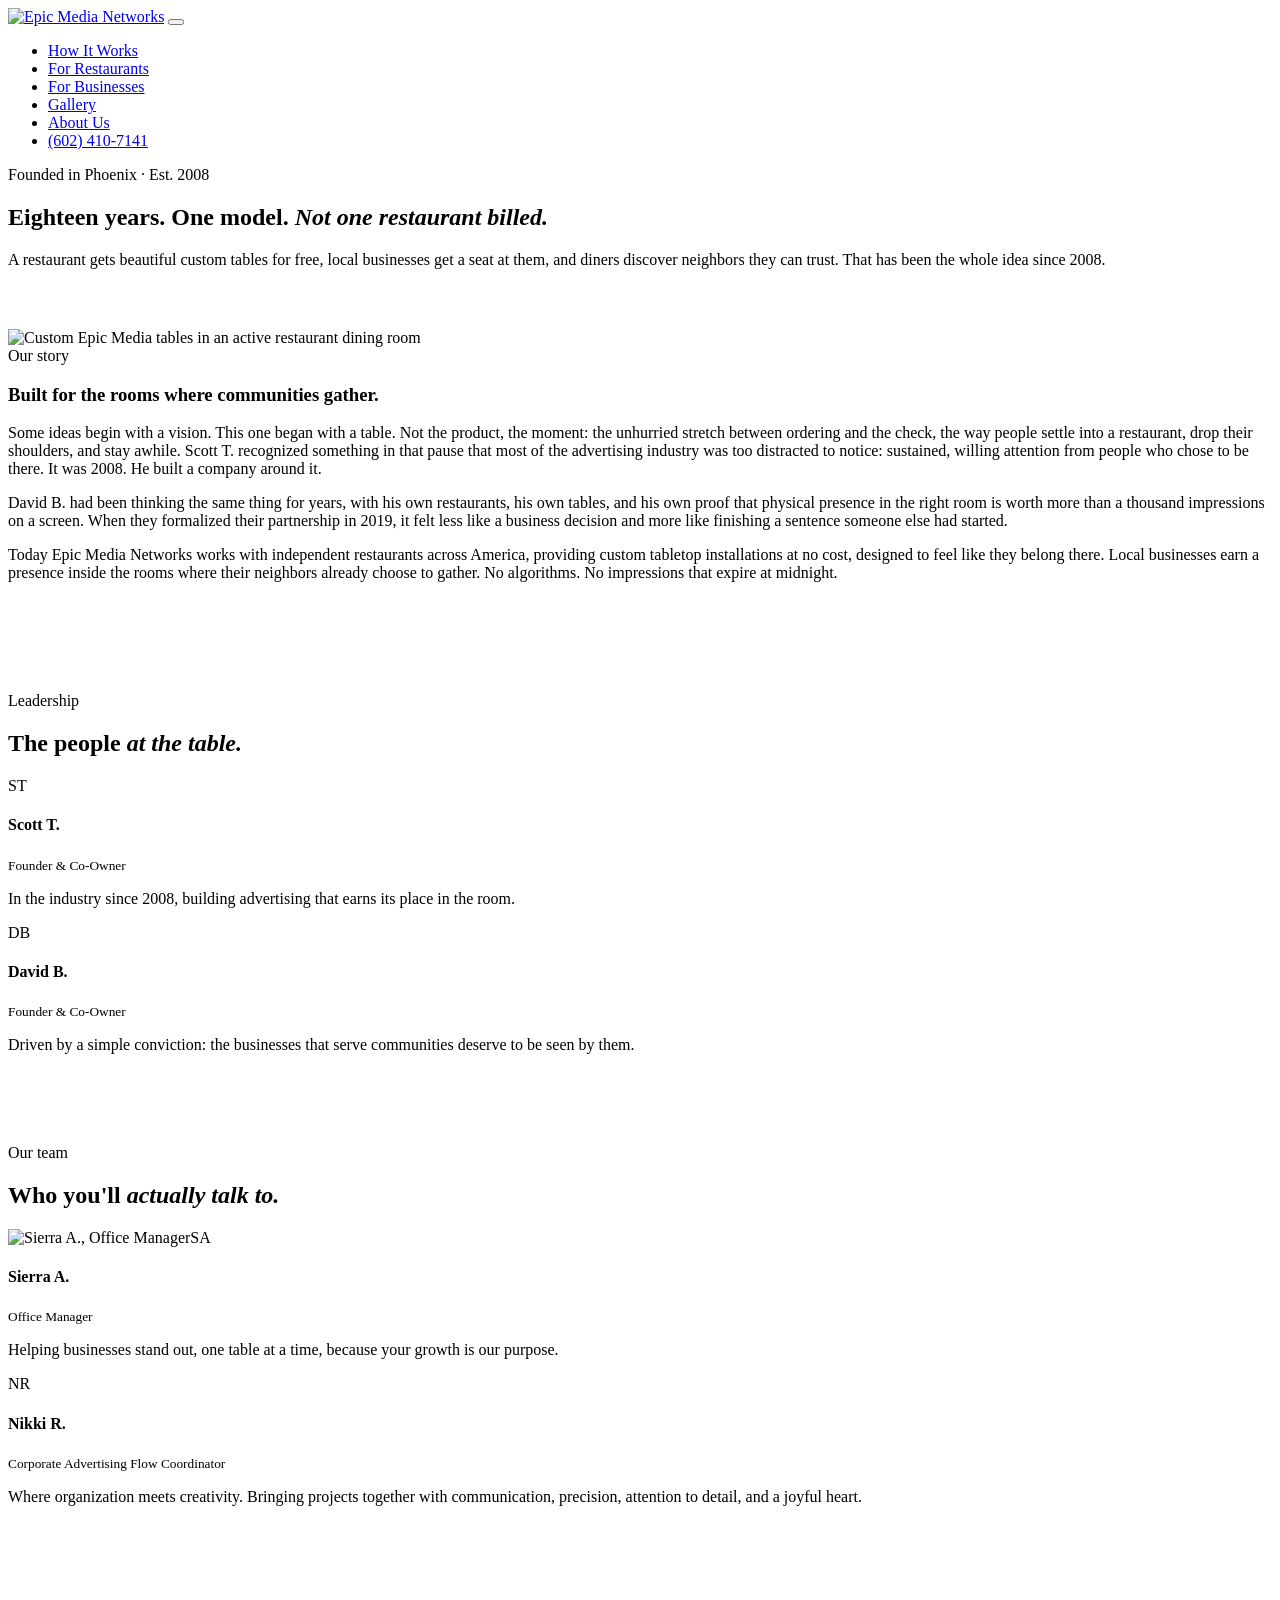
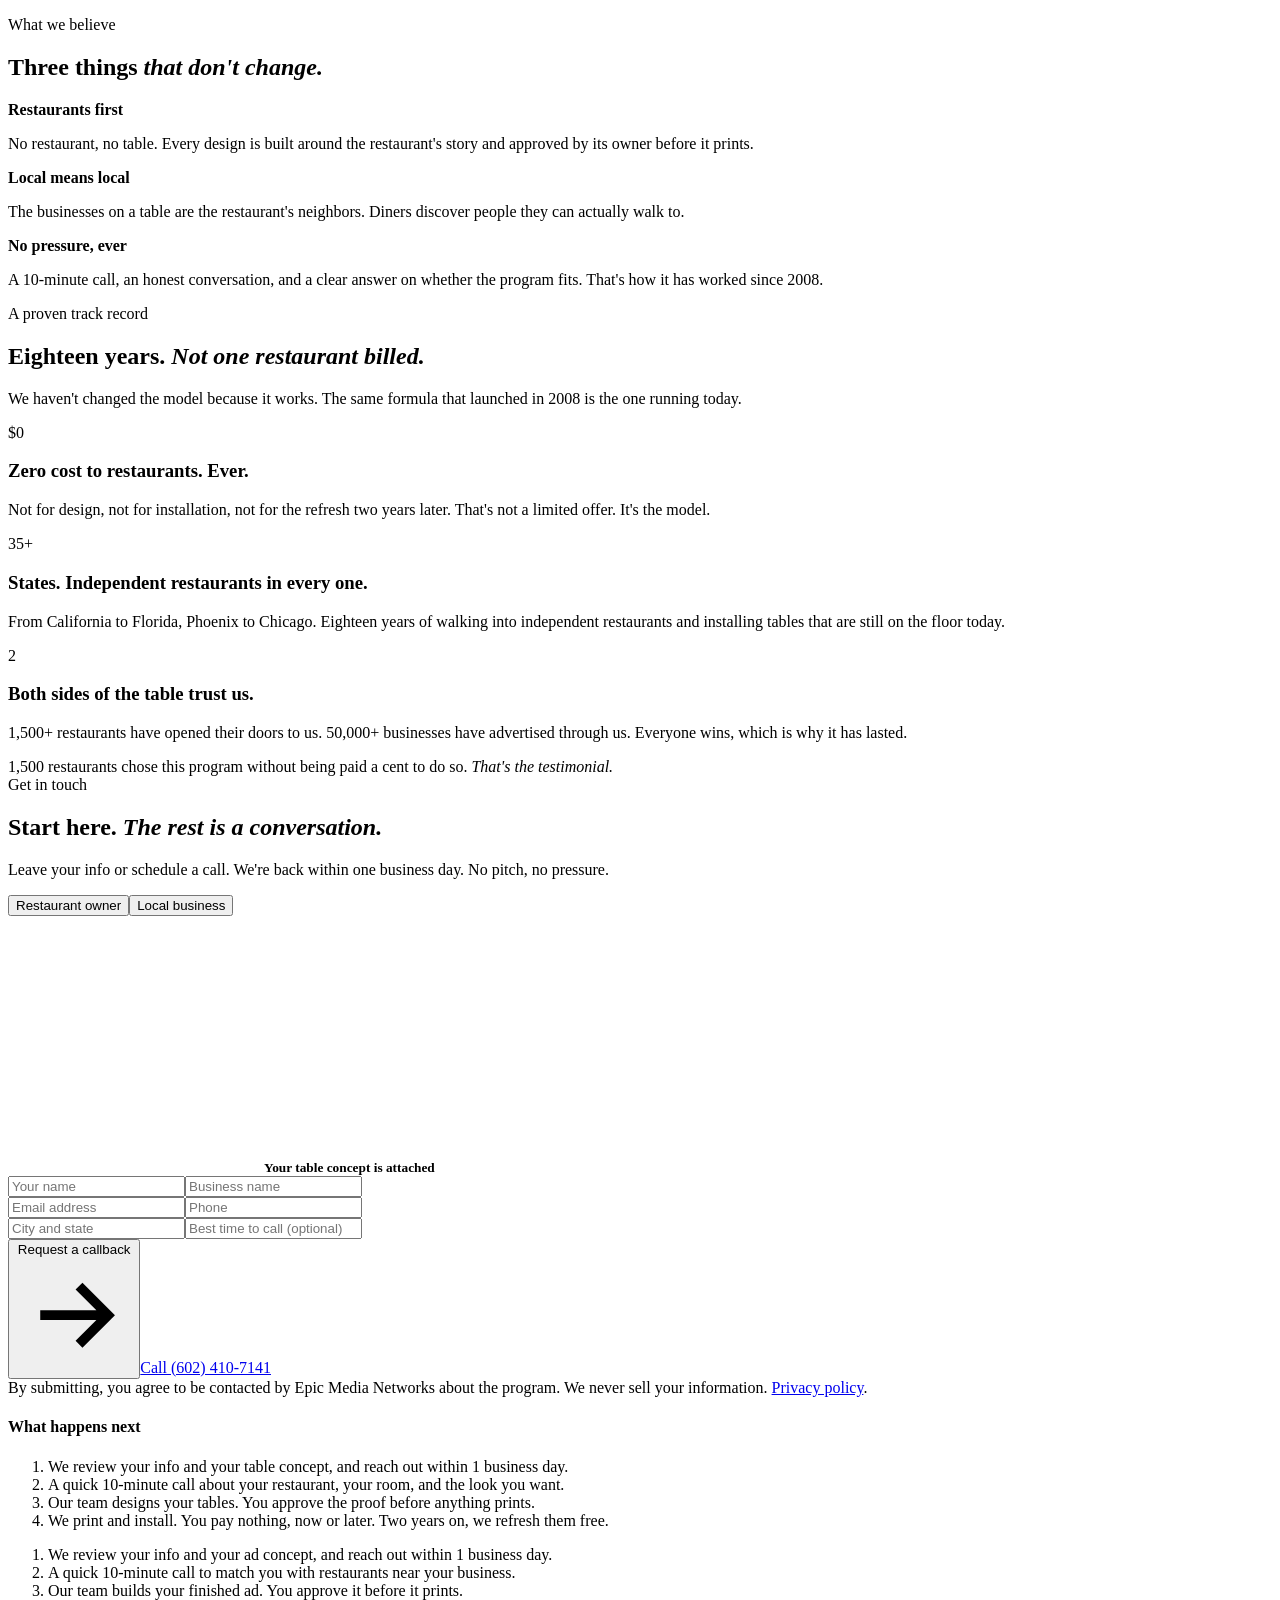
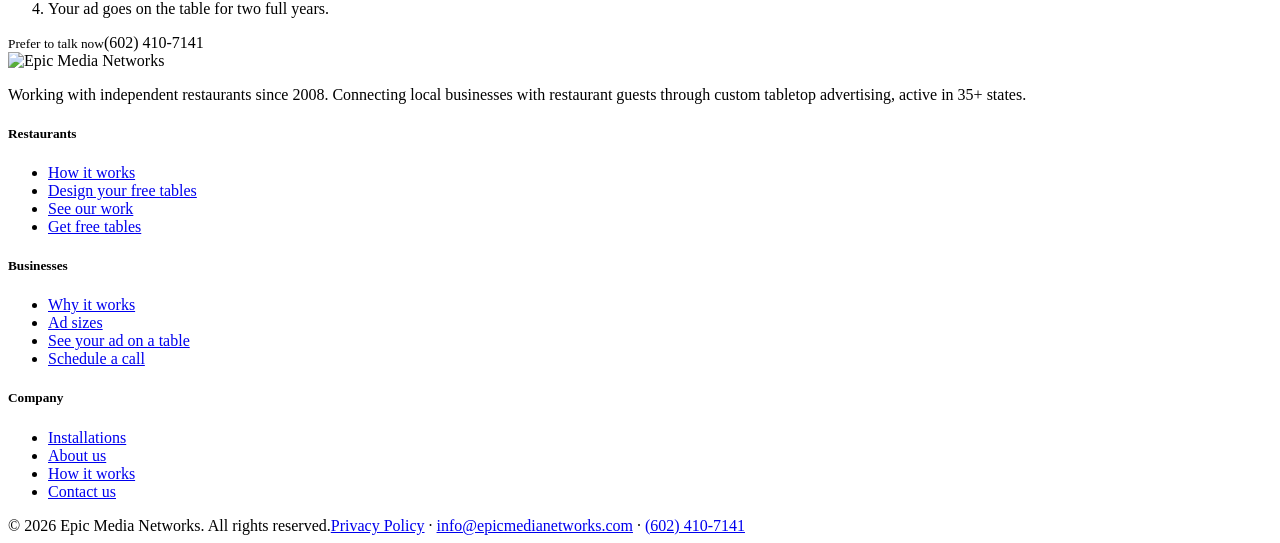
==== about.html @ d63990d1 "Add site pages" ====
<!DOCTYPE html>
<html lang="en">
<head>
<meta charset="UTF-8">
<meta name="viewport" content="width=device-width, initial-scale=1.0">
<title>About Epic Media Networks | Tabletop Advertising Since 2008</title>
<meta name="description" content="Epic Media Networks was founded in Phoenix in 2008 by Scott T. and David B. A nationwide tabletop advertising platform serving independent restaurants and local businesses across America.">
<meta property="og:title" content="About Epic Media Networks | Tabletop Advertising Since 2008"><meta property="og:description" content="Epic Media Networks has placed custom tabletop advertising in independent restaurants since 2008, active in 35+ states, with 1,500+ restaurants served and zero ever billed."><meta property="og:type" content="website"><meta property="og:image" content="assets/eau-claire-1.jpg">
<link rel="icon" type="image/png" href="assets/logo-mark.png">
<link rel="preconnect" href="https://fonts.googleapis.com">
<link href="https://fonts.googleapis.com/css2?family=Bebas+Neue&family=Libre+Franklin:ital,wght@0,400;0,500;0,600;0,700;1,400&display=swap" rel="stylesheet">
<link rel="stylesheet" href="css/site.css">
<script type="application/ld+json">{"@context":"https://schema.org","@type":"LocalBusiness","name":"Epic Media Networks","description":"Custom tabletop advertising in independent restaurants. Free custom tables for restaurants, hyper-local visibility for businesses. Since 2008.","telephone":"+1-602-410-7141","email":"info@epicmedianetworks.com","url":"https://www.epicmedianetworks.com/","foundingDate":"2008","areaServed":"US","logo":"https://www.epicmedianetworks.com/assets/logo.png"}</script>
</head>
<body>
<nav aria-label="Main">
  <a class="logo" href="index.html"><img src="assets/logo.png" alt="Epic Media Networks"></a>
  <button id="burger" aria-label="Open menu" aria-expanded="false" aria-controls="menu"><span></span></button>
  <ul id="menu"><li><a href="index.html#how">How It Works</a></li><li><a href="restaurants.html">For Restaurants</a></li><li><a href="advertisers.html">For Businesses</a></li><li><a href="installations.html">Gallery</a></li><li><a href="about.html" class="active">About Us</a></li><li><a class="phone" href="tel:+16024107141">(602) 410-7141</a></li></ul>
</nav>
<section class="page-hero" style="padding-bottom:40px">
  <div class="wrap" style="grid-template-columns:1fr">
    <div class="sec-head"><div class="eyebrow">Founded in Phoenix · Est. 2008</div><h1>Eighteen years. One model. <em>Not one restaurant billed.</em></h1><p class="lead" style="margin:0 auto">A restaurant gets beautiful custom tables for free, local businesses get a seat at them, and diners discover neighbors they can trust. That has been the whole idea since 2008.</p></div>
  </div>
</section>
<section style="padding-top:20px">
  <div class="wrap">
    <div class="about-grid">
      <img src="assets/eau-claire-2.jpg" alt="Custom Epic Media tables in an active restaurant dining room">
      <div>
        <div class="eyebrow left" style="margin-bottom:16px">Our story</div>
        <h3>Built for the rooms where communities gather.</h3>
        <p>Some ideas begin with a vision. This one began with a table. Not the product, the moment: the unhurried stretch between ordering and the check, the way people settle into a restaurant, drop their shoulders, and stay awhile. Scott T. recognized something in that pause that most of the advertising industry was too distracted to notice: sustained, willing attention from people who chose to be there. It was 2008. He built a company around it.</p>
        <p>David B. had been thinking the same thing for years, with his own restaurants, his own tables, and his own proof that physical presence in the right room is worth more than a thousand impressions on a screen. When they formalized their partnership in 2019, it felt less like a business decision and more like finishing a sentence someone else had started.</p>
        <p>Today Epic Media Networks works with independent restaurants across America, providing custom tabletop installations at no cost, designed to feel like they belong there. Local businesses earn a presence inside the rooms where their neighbors already choose to gather. No algorithms. No impressions that expire at midnight.</p>
      </div>
    </div>
    <div class="sec-head" style="margin-top:110px"><div class="eyebrow">Leadership</div><h2>The people <em>at the table.</em></h2></div>
    <div class="team lead-team">
      <div class="person"><div class="photo"><img src="https://www.epicmedianetworks.com/images/team/scott.jpg" alt="Scott T., Founder and Co-Owner" onerror="this.parentNode.classList.add('noimg');this.remove()"><span>ST</span></div><div><h4>Scott T.</h4><small>Founder &amp; Co-Owner</small><p>In the industry since 2008, building advertising that earns its place in the room.</p></div></div>
      <div class="person"><div class="photo"><img src="https://www.epicmedianetworks.com/images/team/david.jpg" alt="David B., Founder and Co-Owner" onerror="this.parentNode.classList.add('noimg');this.remove()"><span>DB</span></div><div><h4>David B.</h4><small>Founder &amp; Co-Owner</small><p>Driven by a simple conviction: the businesses that serve communities deserve to be seen by them.</p></div></div>
    </div>
    <div class="sec-head" style="margin-top:90px"><div class="eyebrow">Our team</div><h2>Who you'll <em>actually talk to.</em></h2></div>
    <div class="team">
      <div class="person"><div class="photo"><img src="assets/team/sierra-a.jpg" alt="Sierra A., Office Manager"><span>SA</span></div><div><h4>Sierra A.</h4><small>Office Manager</small><p>Helping businesses stand out, one table at a time, because your growth is our purpose.</p></div></div>
      <div class="person"><div class="photo"><img src="https://www.epicmedianetworks.com/images/team/nikki-r.jpeg" alt="Nikki R., Corporate Advertising Flow Coordinator" onerror="this.parentNode.classList.add('noimg');this.remove()"><span>NR</span></div><div><h4>Nikki R.</h4><small>Corporate Advertising Flow Coordinator</small><p>Where organization meets creativity. Bringing projects together with communication, precision, attention to detail, and a joyful heart.</p></div></div>
    </div>
    <div class="sec-head" style="margin-top:110px"><div class="eyebrow">What we believe</div><h2>Three things <em>that don't change.</em></h2></div>
    <div class="values">
      <div class="value"><b>Restaurants first</b><p>No restaurant, no table. Every design is built around the restaurant's story and approved by its owner before it prints.</p></div>
      <div class="value"><b>Local means local</b><p>The businesses on a table are the restaurant's neighbors. Diners discover people they can actually walk to.</p></div>
      <div class="value"><b>No pressure, ever</b><p>A 10-minute call, an honest conversation, and a clear answer on whether the program fits. That's how it has worked since 2008.</p></div>
    </div>
  </div>
</section>
<section class="trust" id="trust">
  <div class="wrap">
    <div class="sec-head"><div class="eyebrow">A proven track record</div><h2>Eighteen years. <em>Not one restaurant billed.</em></h2><p>We haven't changed the model because it works. The same formula that launched in 2008 is the one running today.</p></div>
    <div class="trust-grid">
      <div class="trust-card"><div class="big">$0</div><h3>Zero cost to restaurants. Ever.</h3><p>Not for design, not for installation, not for the refresh two years later. That's not a limited offer. It's the model.</p></div>
      <div class="trust-card"><div class="big">35+</div><h3>States. Independent restaurants in every one.</h3><p>From California to Florida, Phoenix to Chicago. Eighteen years of walking into independent restaurants and installing tables that are still on the floor today.</p></div>
      <div class="trust-card"><div class="big">2</div><h3>Both sides of the table trust us.</h3><p>1,500+ restaurants have opened their doors to us. 50,000+ businesses have advertised through us. Everyone wins, which is why it has lasted.</p></div>
    </div>
    <div class="pull">1,500 restaurants chose this program without being paid a cent to do so. <em>That's the testimonial.</em></div>
  </div>
</section>

<section id="contact">
  <div class="wrap">
    <div class="sec-head"><div class="eyebrow">Get in touch</div><h2>Start here. <em>The rest is a conversation.</em></h2><p>Leave your info or schedule a call. We're back within one business day. No pitch, no pressure.</p></div>
    <div class="contact-grid">
      <form class="form lead" novalidate>
        <div class="toggle" id="contactToggle" role="group" aria-label="I am a"><button type="button" data-seat="restaurant" class="active">Restaurant owner</button><button type="button" data-seat="advertiser" class="">Local business</button></div><div class="concept-preview"><canvas id="conceptThumb" width="256" height="256" aria-hidden="true"></canvas><small><b id="conceptTitle">Your table concept is attached</b><span id="conceptText"></span></small></div>
        <div class="row"><input class="text" type="text" placeholder="Your name" required aria-label="Your name"><input class="text" type="text" placeholder="Business name" required aria-label="Business name"></div>
        <div class="row"><input class="text" type="email" placeholder="Email address" required aria-label="Email address"><input class="text" type="tel" placeholder="Phone" required aria-label="Phone"></div>
        <div class="row"><input class="text" type="text" placeholder="City and state" aria-label="City and state"><input class="text" type="text" placeholder="Best time to call (optional)" aria-label="Best time to call"></div>
        <div class="form-msg" aria-live="polite"></div>
        <div class="hero-ctas"><button class="btn btn-primary" type="submit">Request a callback <svg viewBox="0 0 24 24" fill="none" stroke="currentColor" stroke-width="2"><path d="M5 12h14M13 6l6 6-6 6"/></svg></button><a class="btn btn-ghost" href="tel:+16024107141">Call (602) 410-7141</a></div>
        <div class="consent">By submitting, you agree to be contacted by Epic Media Networks about the program. We never sell your information. <a href="privacy.html" style="text-decoration:underline">Privacy policy</a>.</div>
      </form>
      <div class="next">
        <h4>What happens next</h4>
        <div class="next-set on" data-seat="restaurant"><ol>
          <li>We review your info and your table concept, and reach out within 1 business day.</li>
          <li>A quick 10-minute call about your restaurant, your room, and the look you want.</li>
          <li>Our team designs your tables. You approve the proof before anything prints.</li>
          <li>We print and install. You pay nothing, now or later. Two years on, we refresh them free.</li>
        </ol></div>
        <div class="next-set " data-seat="advertiser"><ol>
          <li>We review your info and your ad concept, and reach out within 1 business day.</li>
          <li>A quick 10-minute call to match you with restaurants near your business.</li>
          <li>Our team builds your finished ad. You approve it before it prints.</li>
          <li>Your ad goes on the table for two full years.</li>
        </ol></div>
        <div class="phone"><small>Prefer to talk now</small>(602) 410-7141</div>
      </div>
    </div>
  </div>
</section>

<footer>
  <div class="wrap">
    <div class="fcol fabout"><img src="assets/logo.png" alt="Epic Media Networks"><p>Working with independent restaurants since 2008. Connecting local businesses with restaurant guests through custom tabletop advertising, active in 35+ states.</p></div>
    <div class="fcol"><h5>Restaurants</h5><ul><li><a href="restaurants.html#how">How it works</a></li><li><a href="restaurants.html#designer">Design your free tables</a></li><li><a href="installations.html">See our work</a></li><li><a href="restaurants.html#contact">Get free tables</a></li></ul></div>
    <div class="fcol"><h5>Businesses</h5><ul><li><a href="advertisers.html#why">Why it works</a></li><li><a href="advertisers.html#sizes">Ad sizes</a></li><li><a href="advertisers.html#designer">See your ad on a table</a></li><li><a href="advertisers.html#contact">Schedule a call</a></li></ul></div>
    <div class="fcol"><h5>Company</h5><ul><li><a href="installations.html">Installations</a></li><li><a href="about.html">About us</a></li><li><a href="index.html#how">How it works</a></li><li><a href="index.html#contact">Contact us</a></li></ul></div>
    <div class="fbot"><span>© 2026 Epic Media Networks. All rights reserved.</span><span><a href="privacy.html">Privacy Policy</a> · <a href="mailto:info@epicmedianetworks.com">info@epicmedianetworks.com</a> · <a href="tel:+16024107141">(602) 410-7141</a></span></div>
  </div>
</footer>
<script src="js/config.js"></script>
<script src="js/three.min.js"></script>
<script src="js/three-extras.js"></script>
<script src="js/assets-inline.js"></script>
<script src="js/table3d.js"></script>
<script src="js/page.js"></script>
<script src="js/common.js"></script>
</body>
</html>
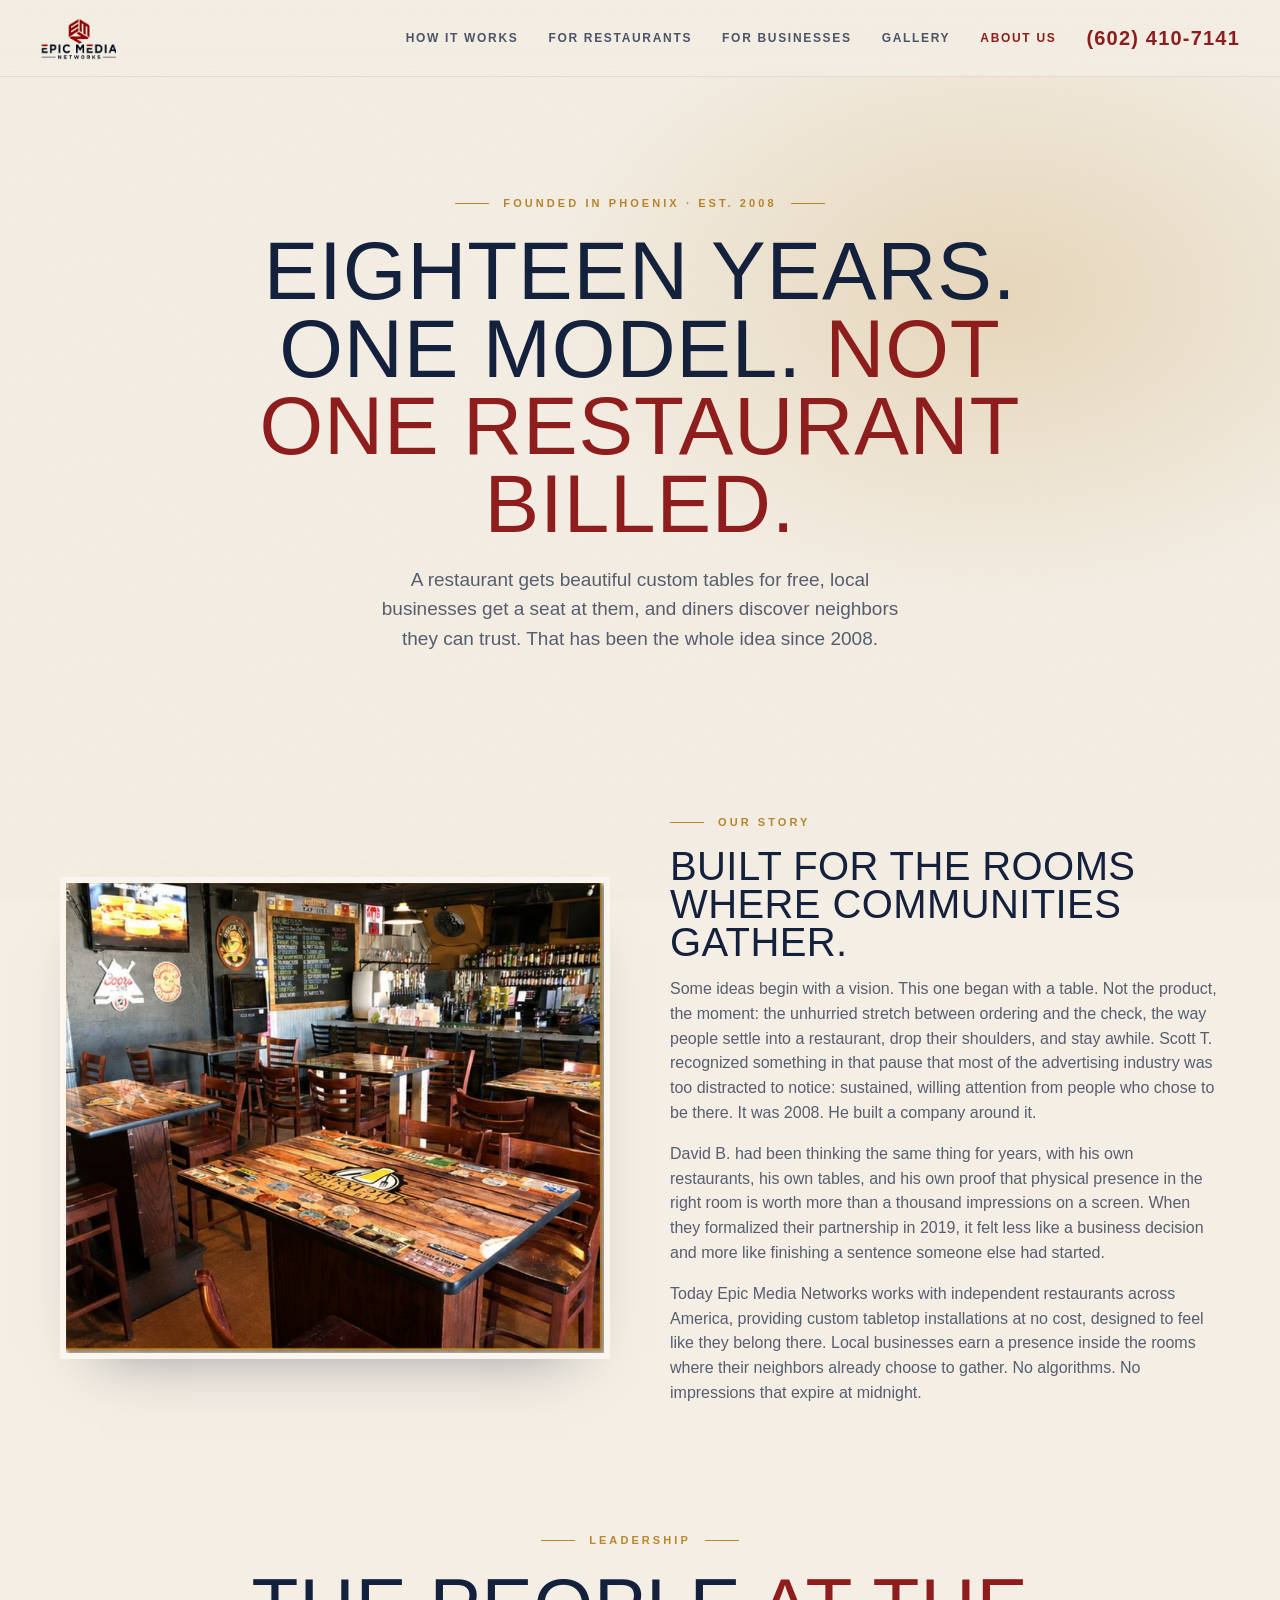
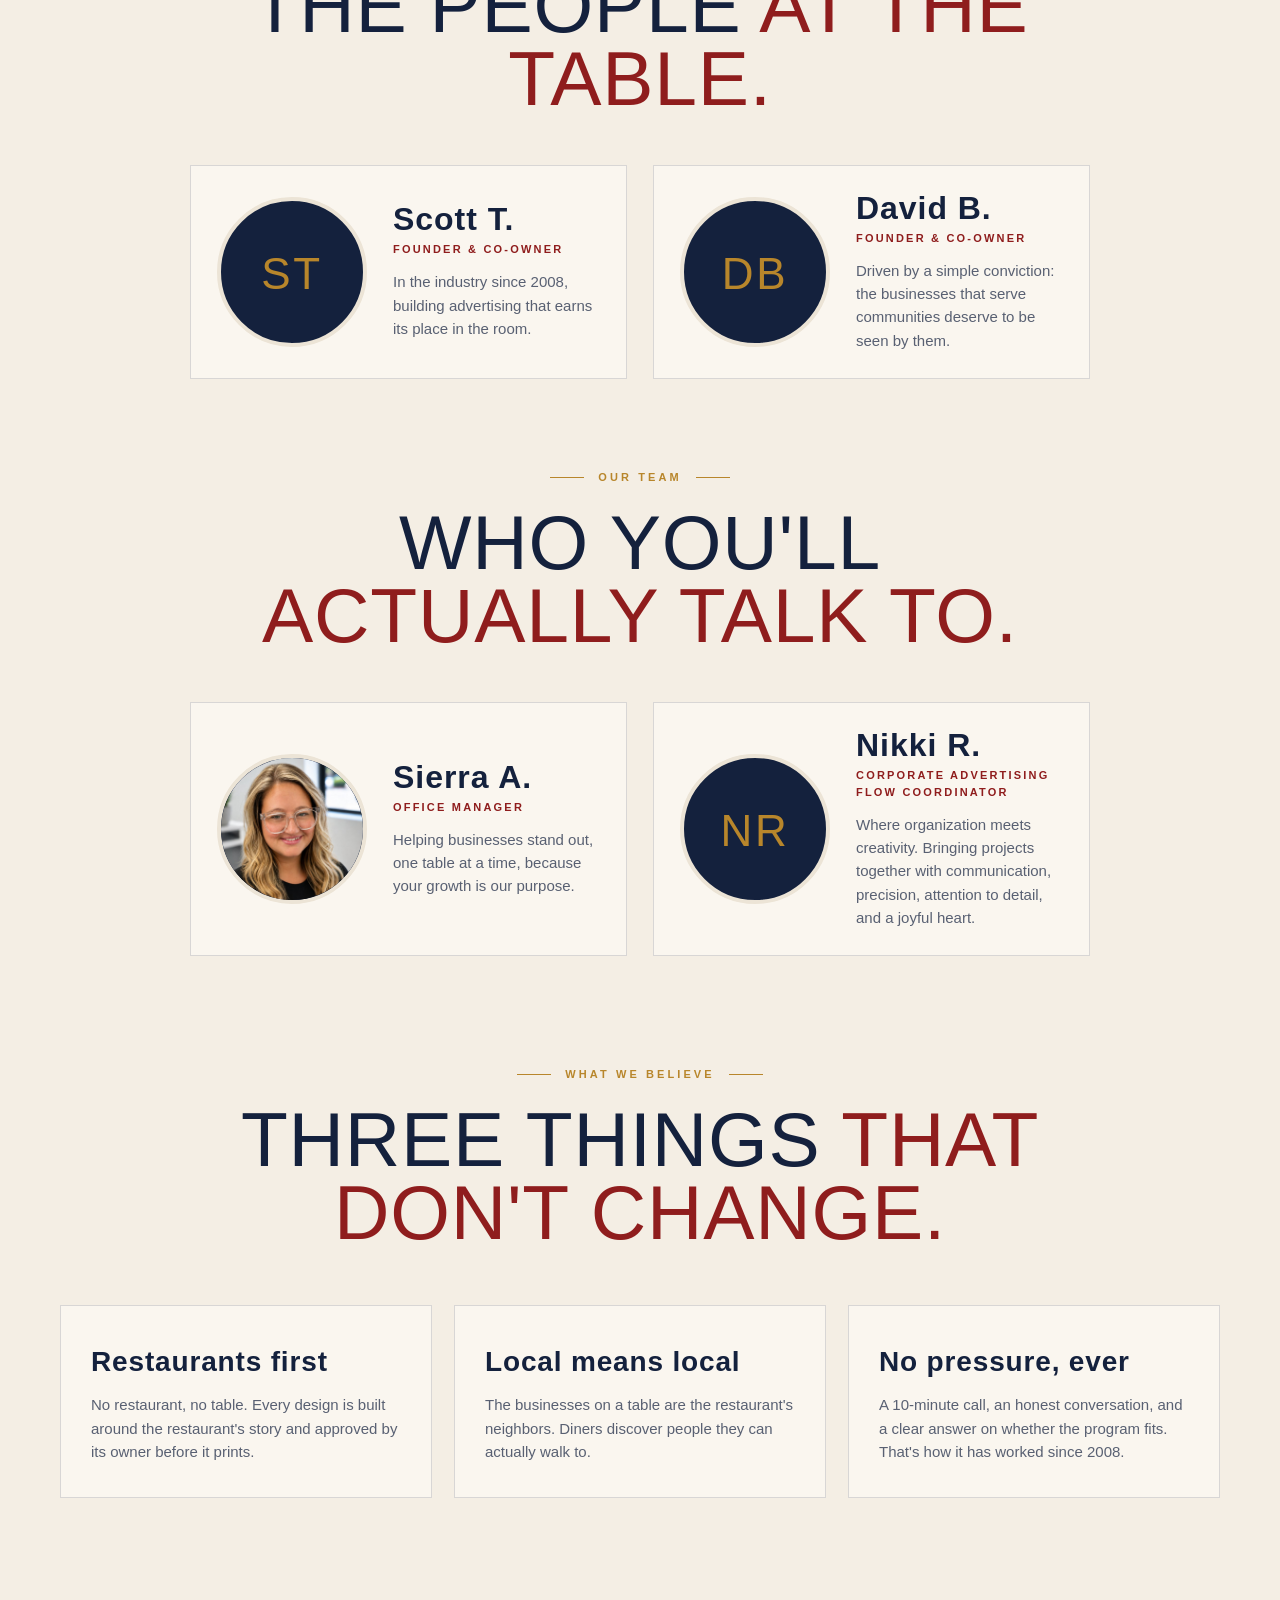
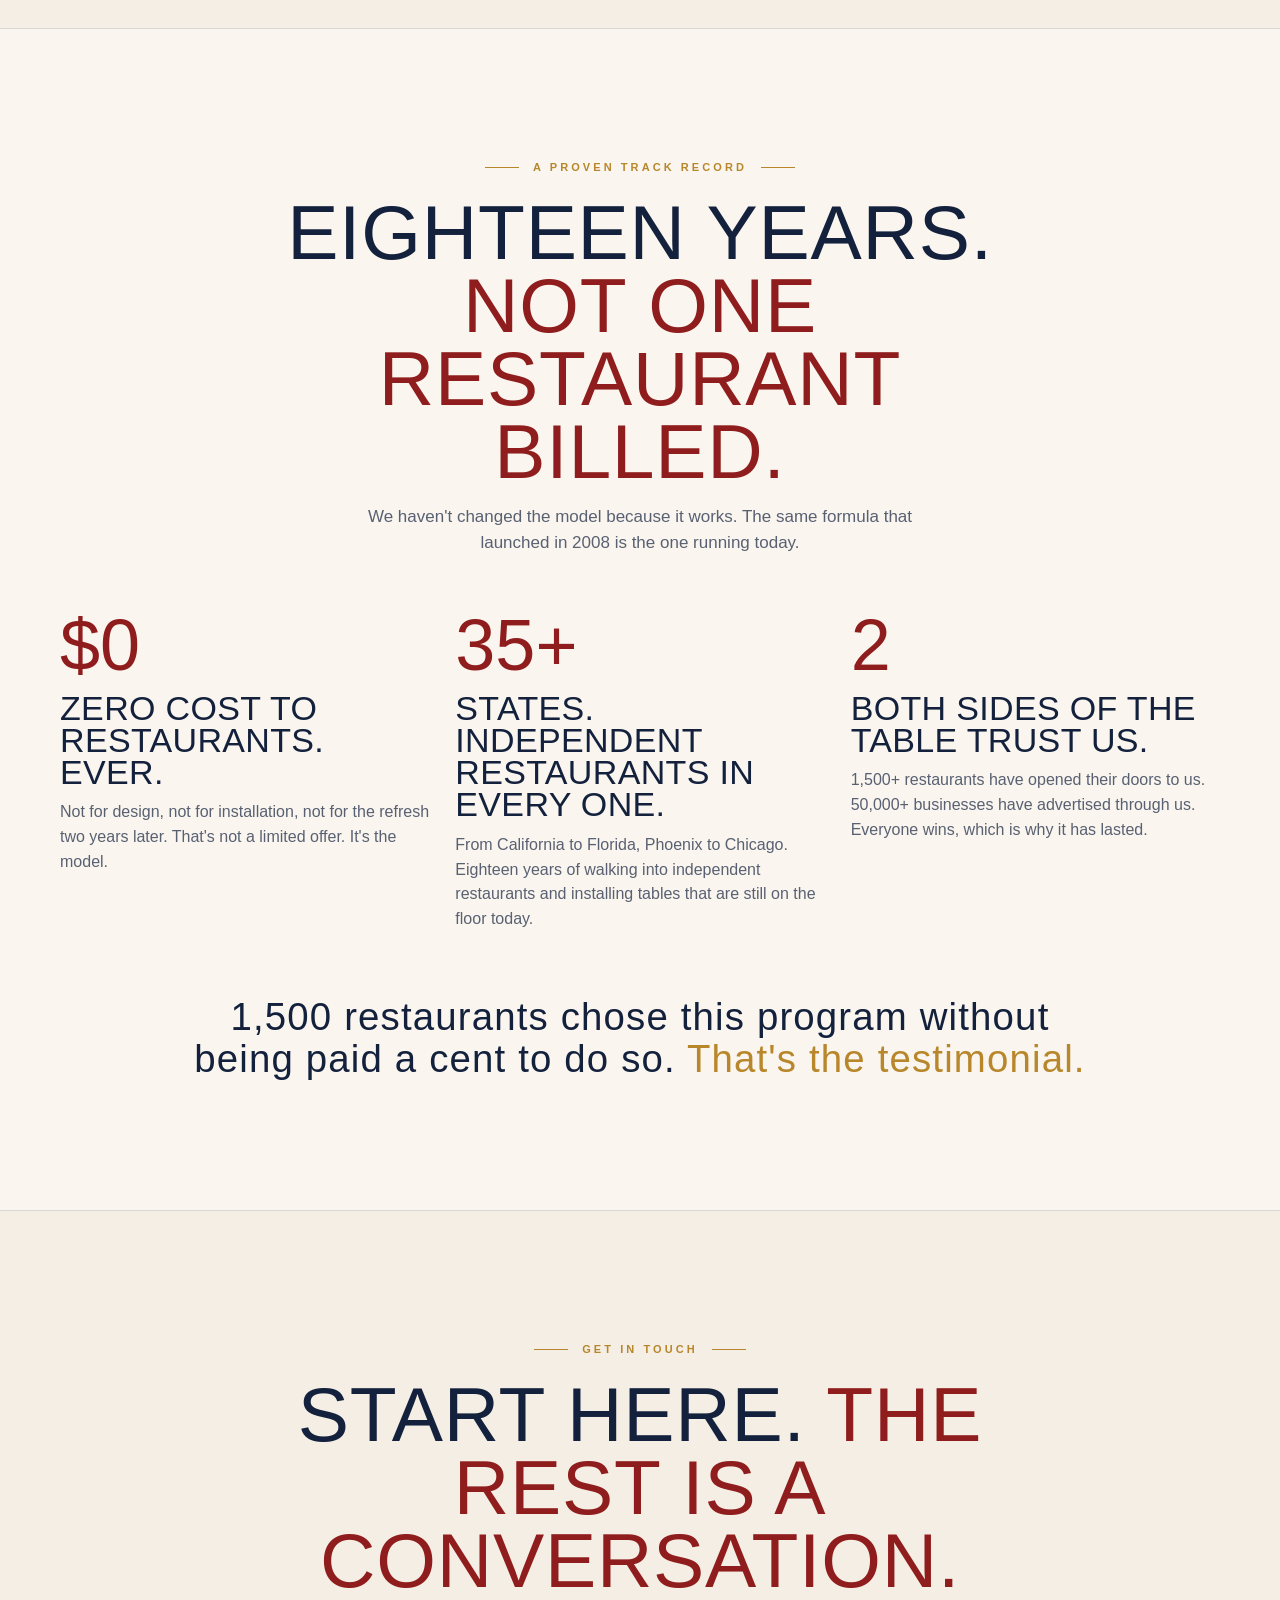
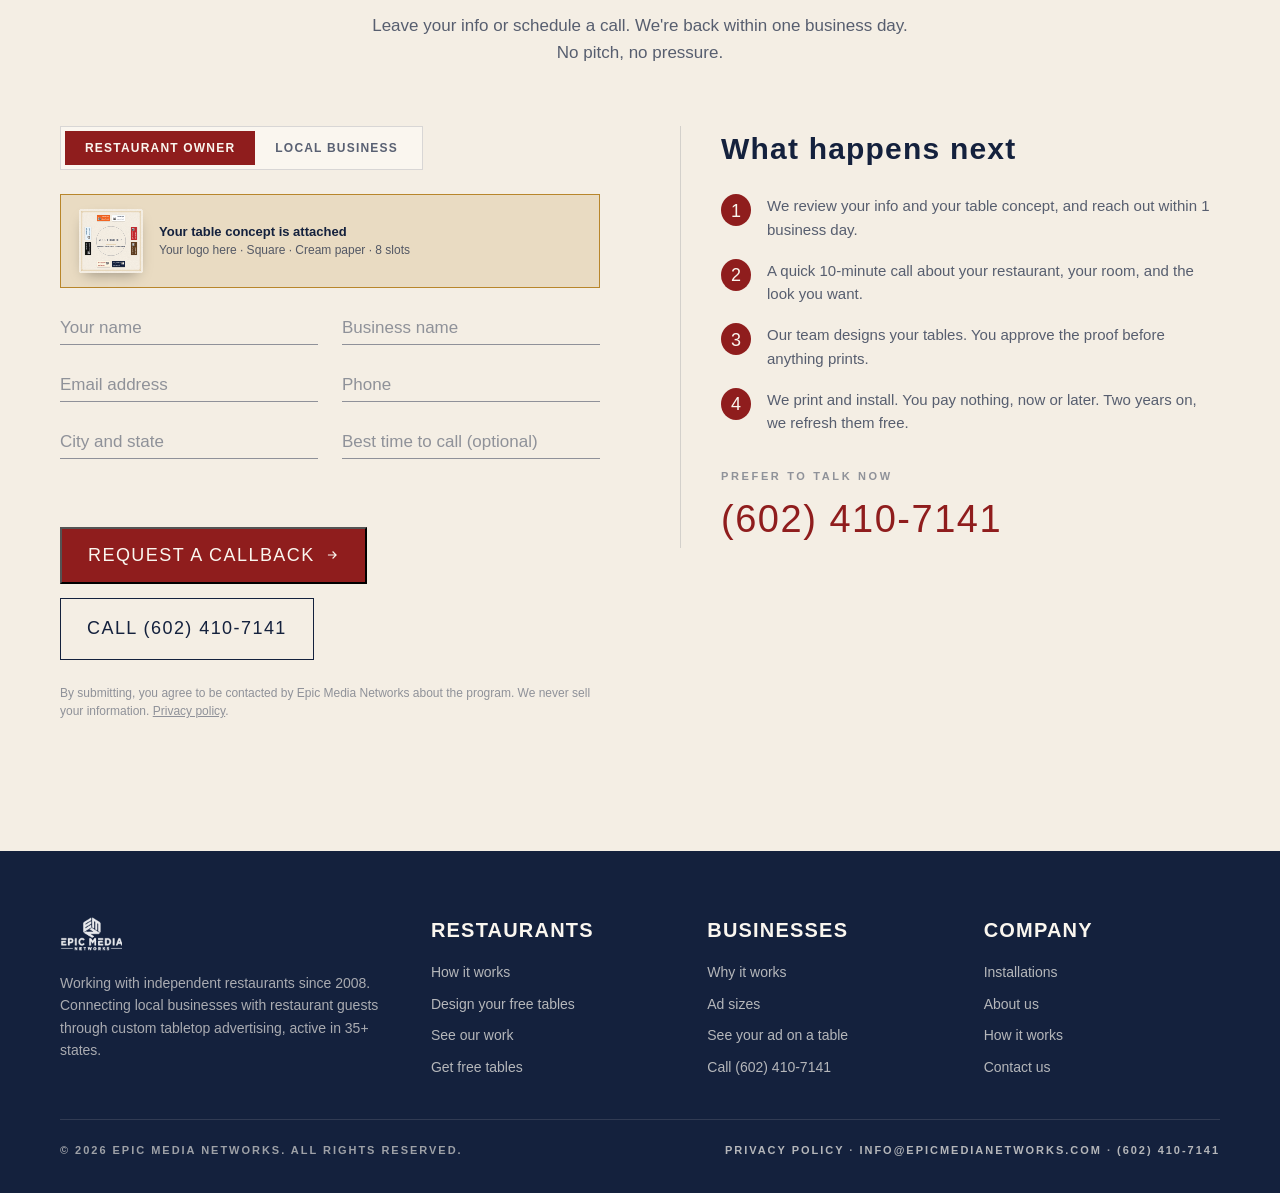
==== commit 2c997814: "Update meta tags and script references in about.html" ====
--- a/about.html
+++ b/about.html
@@ -2,14 +2,15 @@
 <html lang="en">
 <head>
 <meta charset="UTF-8">
-<meta name="viewport" content="width=device-width, initial-scale=1.0">
+<meta name="viewport" content="width=device-width, initial-scale=1.0, viewport-fit=cover">
+<meta name="theme-color" content="#f4eee4">
 <title>About Epic Media Networks | Tabletop Advertising Since 2008</title>
 <meta name="description" content="Epic Media Networks was founded in Phoenix in 2008 by Scott T. and David B. A nationwide tabletop advertising platform serving independent restaurants and local businesses across America.">
 <meta property="og:title" content="About Epic Media Networks | Tabletop Advertising Since 2008"><meta property="og:description" content="Epic Media Networks has placed custom tabletop advertising in independent restaurants since 2008, active in 35+ states, with 1,500+ restaurants served and zero ever billed."><meta property="og:type" content="website"><meta property="og:image" content="assets/eau-claire-1.jpg">
 <link rel="icon" type="image/png" href="assets/logo-mark.png">
 <link rel="preconnect" href="https://fonts.googleapis.com">
 <link href="https://fonts.googleapis.com/css2?family=Bebas+Neue&family=Libre+Franklin:ital,wght@0,400;0,500;0,600;0,700;1,400&display=swap" rel="stylesheet">
-<link rel="stylesheet" href="css/site.css">
+<link rel="stylesheet" href="css/site.css?v=4">
 <script type="application/ld+json">{"@context":"https://schema.org","@type":"LocalBusiness","name":"Epic Media Networks","description":"Custom tabletop advertising in independent restaurants. Free custom tables for restaurants, hyper-local visibility for businesses. Since 2008.","telephone":"+1-602-410-7141","email":"info@epicmedianetworks.com","url":"https://www.epicmedianetworks.com/","foundingDate":"2008","areaServed":"US","logo":"https://www.epicmedianetworks.com/assets/logo.png"}</script>
 </head>
 <body>
@@ -112,7 +113,7 @@
 <script src="js/three-extras.js"></script>
 <script src="js/assets-inline.js"></script>
 <script src="js/table3d.js"></script>
-<script src="js/page.js"></script>
+<script src="js/page.js?v=4"></script>
 <script src="js/common.js"></script>
 </body>
 </html>
--- a/css/site.css
+++ b/css/site.css
@@ -0,0 +1,460 @@
+
+  :root{
+    --cream:#f4eee4; --cream-2:#ece4d6; --paper:#faf6ef;
+    --navy:#14213d; --navy-70:rgba(20,33,61,.7); --navy-45:rgba(20,33,61,.45); --navy-15:rgba(20,33,61,.15); --navy-08:rgba(20,33,61,.08);
+    --brick:#8f1d1d; --brick-2:#a92626;
+    --gold:#b8862b; --gold-soft:rgba(184,134,43,.18);
+    --display:'Bebas Neue',Impact,sans-serif; --sans:'Libre Franklin',sans-serif;
+  }
+  *{box-sizing:border-box;margin:0;padding:0}
+  html{scroll-behavior:smooth}
+  body{background:var(--cream);color:var(--navy);font-family:var(--sans);font-size:16px;line-height:1.55;overflow-x:hidden;-webkit-font-smoothing:antialiased}
+  body::after{content:"";position:fixed;inset:0;pointer-events:none;z-index:999;opacity:.05;mix-blend-mode:multiply;
+    background-image:url("data:image/svg+xml,%3Csvg xmlns='http://www.w3.org/2000/svg' width='200' height='200'%3E%3Cfilter id='n'%3E%3CfeTurbulence type='fractalNoise' baseFrequency='.9' numOctaves='3' stitchTiles='stitch'/%3E%3C/filter%3E%3Crect width='100%25' height='100%25' filter='url(%23n)'/%3E%3C/svg%3E");}
+  a{color:inherit;text-decoration:none}
+  h1,h2,h3{font-family:var(--display);font-weight:400;letter-spacing:.01em;line-height:.95;text-transform:uppercase}
+  em{font-style:normal;color:var(--brick)}
+  .wrap{max-width:1240px;margin:0 auto;padding:0 40px}
+  .eyebrow{font-size:11px;letter-spacing:.28em;text-transform:uppercase;color:var(--gold);font-weight:700;display:flex;align-items:center;gap:14px}
+  .eyebrow::before,.eyebrow::after{content:"";width:34px;height:1px;background:var(--gold)}
+  .eyebrow.left::after{display:none}
+  .btn{display:inline-flex;align-items:center;gap:10px;padding:16px 26px;font-family:var(--display);font-size:18px;letter-spacing:.08em;text-transform:uppercase;transition:transform .35s cubic-bezier(.2,.8,.2,1),background .3s,color .3s;position:relative}
+  .btn-primary{background:var(--brick);color:var(--paper)}
+  .btn-primary:hover{background:var(--brick-2);transform:translateY(-2px)}
+  .btn-navy{background:var(--navy);color:var(--paper)}
+  .btn-navy:hover{background:#1d2d52;transform:translateY(-2px)}
+  .btn-ghost{border:1.5px solid var(--navy);color:var(--navy)}
+  .btn-ghost:hover{background:var(--navy);color:var(--paper)}
+  .btn svg{width:14px;height:14px;transition:transform .3s}
+  .btn:hover svg{transform:translateX(4px)}
+
+  nav{position:fixed;top:0;left:0;right:0;z-index:50;padding:16px 40px;display:flex;align-items:center;justify-content:space-between;background:linear-gradient(rgba(244,238,228,.96),rgba(244,238,228,.85));backdrop-filter:blur(10px);border-bottom:1px solid var(--navy-08)}
+  nav .logo img{height:44px;display:block}
+  nav ul{display:flex;gap:30px;list-style:none;font-size:12px;letter-spacing:.14em;text-transform:uppercase;font-weight:600;align-items:center}
+  nav ul a{opacity:.75;transition:opacity .2s}
+  nav ul a:hover{opacity:1}
+  nav .phone{font-family:var(--display);font-size:20px;letter-spacing:.06em;color:var(--brick);opacity:1!important}
+  .concept-tag{display:none;position:fixed;bottom:18px;left:18px;z-index:60;font-size:10px;letter-spacing:.2em;text-transform:uppercase;color:var(--navy-45);border:1px solid var(--navy-15);padding:6px 10px;background:rgba(250,246,239,.8)}
+
+  /* HERO */
+  .hero{min-height:100vh;position:relative;display:grid;grid-template-columns:1.05fr .95fr;align-items:center;overflow:hidden;background:radial-gradient(ellipse 60% 70% at 72% 50%,rgba(184,134,43,.22),transparent 60%),var(--cream)}
+  .hero-copy{position:relative;z-index:2;padding:130px 0 80px 40px;max-width:680px;pointer-events:none;text-shadow:0 0 18px rgba(244,238,228,.9),0 0 6px rgba(244,238,228,.9)}
+  .hero-copy a,.hero-copy button{pointer-events:auto}
+  .hero-copy h1{font-size:clamp(66px,8vw,120px);margin:22px 0 26px}
+  .hero-copy h1 em{display:block}
+  .hero-copy h1{font-size:clamp(54px,6.2vw,92px)}
+  .hero-copy p.lead{font-size:19px;color:var(--navy-70);max-width:480px;margin-bottom:36px}
+  .hero-ctas{display:flex;gap:14px;flex-wrap:wrap}
+  .hero-note{margin-top:20px;font-size:12px;letter-spacing:.06em;color:var(--navy-45);font-weight:600}
+  .hero-3d{position:absolute;inset:0;z-index:1;-webkit-mask-image:linear-gradient(90deg,transparent 24%,#000 42%);mask-image:linear-gradient(90deg,transparent 24%,#000 42%)}
+  .hero-3d canvas{cursor:grab;position:absolute;inset:0;width:100%;height:100%}
+  .hero-3d canvas.room-layer{--fe:80%;-webkit-mask-image:linear-gradient(#000 calc(var(--fe) - 200px),transparent var(--fe));mask-image:linear-gradient(#000 calc(var(--fe) - 200px),transparent var(--fe));pointer-events:none}
+  .hero-3d canvas{display:block;width:100%;height:100%}
+  .drag-hint{position:absolute;bottom:56px;left:74%;transform:translateX(-50%);font-size:11px;letter-spacing:.24em;text-transform:uppercase;color:var(--navy-45);display:flex;align-items:center;gap:10px;font-weight:600}
+  .drag-hint i{width:36px;height:1px;background:var(--navy-45);display:block;animation:slide 2s ease-in-out infinite}
+  @keyframes slide{0%,100%{transform:translateX(-6px)}50%{transform:translateX(6px)}}
+  .seat-pick{position:absolute;top:130px;right:40px;display:flex;gap:6px;z-index:3;background:rgba(250,246,239,.85);padding:4px;border:1px solid var(--navy-15)}
+  .seat-pick button{background:transparent;border:0;color:var(--navy-70);padding:10px 16px;font-family:var(--sans);font-size:11px;letter-spacing:.12em;text-transform:uppercase;font-weight:700;cursor:pointer;transition:all .3s}
+  .seat-pick button.active{background:var(--navy);color:var(--paper)}
+  .seat-toggle{display:flex;gap:0;border:1.5px solid var(--navy);width:max-content;margin:0 0 26px}
+  .seat-toggle button{padding:14px 22px;border:0;background:transparent;color:var(--navy);font-family:var(--display);font-size:19px;letter-spacing:.08em;text-transform:uppercase;cursor:pointer;transition:all .3s}
+  .seat-toggle button.active{background:var(--navy);color:var(--paper)}
+  .swap{position:relative;min-height:120px}
+  .swap>div{position:absolute;inset:0;opacity:0;visibility:hidden;transform:translateY(10px);transition:opacity .45s,transform .6s cubic-bezier(.2,.8,.2,1),visibility 0s .45s;pointer-events:none}
+  .swap>div *{pointer-events:none!important}
+  .swap>div.on{opacity:1;visibility:visible;transform:none;pointer-events:auto;position:relative;transition-delay:0s}
+  .swap>div.on a,.swap>div.on button{pointer-events:auto!important}
+  .catch{margin-top:18px;padding:14px 16px;background:var(--gold-soft);border-left:3px solid var(--gold);font-size:14px;color:var(--navy-70)}
+  .catch b{color:var(--navy)}
+  .mode{display:flex;border:1px solid rgba(250,246,239,.25);padding:4px;width:max-content;margin:40px auto 0;background:rgba(0,0,0,.2)}
+  .mode button{padding:12px 22px;border:0;background:transparent;color:rgba(250,246,239,.7);font-family:var(--display);font-size:18px;letter-spacing:.08em;text-transform:uppercase;cursor:pointer;transition:all .3s}
+  .mode button.active{background:var(--gold);color:var(--navy)}
+  .panel-set{display:none;flex-direction:column;gap:24px}
+  .panel-set.on{display:flex}
+  .panel .row2{display:grid;grid-template-columns:1fr 1fr;gap:16px}
+  .swatches{display:flex;gap:8px;flex-wrap:wrap}
+  .swatch{width:34px;height:34px;border:2px solid transparent;cursor:pointer;transition:transform .2s,border-color .2s}
+  .swatch.active{border-color:var(--gold)}
+  .swatch:hover{transform:scale(1.1)}
+  input.text.sm{font-family:var(--sans);font-size:16px;letter-spacing:0;font-weight:500}
+  .next-set{display:none}.next-set.on{display:block}
+  .reveal{opacity:0;transform:translateY(24px);animation:up .9s cubic-bezier(.2,.8,.2,1) forwards}
+  @keyframes up{to{opacity:1;transform:none}}
+  .d1{animation-delay:.1s}.d2{animation-delay:.25s}.d3{animation-delay:.4s}.d4{animation-delay:.55s}.d5{animation-delay:.7s}
+
+  /* STATS */
+  .stats{background:var(--navy);color:var(--paper);position:relative;overflow:hidden}
+  .stats .wrap{display:grid;grid-template-columns:repeat(5,1fr);padding-top:48px;padding-bottom:48px;gap:20px;position:relative;z-index:1}
+  .stat{border-left:1px solid rgba(250,246,239,.15);padding-left:22px}
+  .stat b{display:block;font-family:var(--display);font-weight:400;font-size:58px;letter-spacing:.02em;line-height:1}
+  .stat b span{color:var(--gold)}
+  .stat small{display:block;margin-top:6px;font-size:11px;letter-spacing:.2em;text-transform:uppercase;color:rgba(250,246,239,.55);font-weight:600}
+  .pins{position:absolute;inset:0;pointer-events:none}
+  .pin{position:absolute;width:5px;height:5px;border-radius:50%;background:var(--gold);opacity:.4}
+  .pin::after{content:"";position:absolute;inset:-6px;border-radius:50%;border:1px solid var(--gold);animation:ping 3s ease-out infinite;animation-delay:var(--d)}
+  @keyframes ping{0%{transform:scale(.3);opacity:.7}100%{transform:scale(2.4);opacity:0}}
+
+  section{padding:130px 0}
+  .sec-head{text-align:center;max-width:820px;margin:0 auto}
+  .sec-head .eyebrow{justify-content:center}
+  .sec-head h2{font-size:clamp(50px,6vw,84px);margin:20px 0 16px}
+  .sec-head p{color:var(--navy-70);font-size:17px;max-width:560px;margin:0 auto}
+
+  /* SEATS */
+  .seats{display:grid;grid-template-columns:1fr 1fr;gap:26px;margin-top:64px}
+  .seat{position:relative;padding:46px;background:var(--paper);border:1px solid var(--navy-15);box-shadow:0 30px 60px -40px rgba(20,33,61,.35);transition:transform .5s cubic-bezier(.2,.8,.2,1),box-shadow .5s}
+  .seat:hover{transform:translateY(-6px);box-shadow:0 40px 70px -40px rgba(20,33,61,.45)}
+  .seat .eyebrow{margin-bottom:22px}
+  .seat h3{font-size:44px;margin-bottom:16px}
+  .seat p{color:var(--navy-70)}
+  .seat ul{list-style:none;margin:22px 0 30px;display:grid;gap:10px;font-size:15px;font-weight:500}
+  .seat li{padding-left:26px;position:relative}
+  .seat li::before{content:"✓";position:absolute;left:0;top:0;color:var(--gold);font-weight:700}
+  .seat .price{font-family:var(--display);font-size:20px;letter-spacing:.06em;color:var(--brick);margin-top:16px}
+
+  /* HOW */
+  .how{padding:0;height:400vh;position:relative;background:var(--cream-2)}
+  .how-sticky{position:sticky;top:0;height:100vh;display:grid;grid-template-columns:1fr 1fr;overflow:hidden}
+  .how-3d{position:absolute;inset:0;z-index:1;grid-column:1/-1;grid-row:1;-webkit-mask-image:linear-gradient(90deg,#000 42%,transparent 62%);mask-image:linear-gradient(90deg,#000 42%,transparent 62%)}
+  .how-copy{grid-column:2;grid-row:1;z-index:2;pointer-events:none}
+  .step{background:rgba(250,246,239,.88);backdrop-filter:blur(8px);-webkit-backdrop-filter:blur(8px);padding:40px 44px;border:1px solid var(--navy-08);box-shadow:0 30px 60px -40px rgba(20,33,61,.35)}
+  .how-sticky::before{content:"";position:absolute;inset:0;background:radial-gradient(ellipse 60% 55% at 28% 55%,rgba(184,134,43,.2),transparent 60%)}
+  .how-3d{position:relative}
+  .how-3d canvas{width:100%;height:100%;display:block}
+  .how-copy{position:relative;padding:0 80px 0 20px}
+  .step{position:absolute;left:20px;right:80px;top:50%;transform:translateY(-50%) translateX(30px);opacity:0;transition:opacity .5s,transform .7s cubic-bezier(.2,.8,.2,1)}
+  .step.on{opacity:1;transform:translateY(-50%)}
+  .step .num{display:inline-grid;place-items:center;width:64px;height:64px;border-radius:50%;background:var(--brick);color:var(--paper);font-family:var(--display);font-size:32px;padding-top:4px}
+  .step h3{font-size:clamp(38px,3.8vw,58px);margin:18px 0 14px;max-width:560px}
+  .step p{color:var(--navy-70);max-width:440px;font-size:17px}
+  .progress{position:absolute;left:20px;bottom:60px;display:flex;gap:8px;align-items:center}
+  .progress i{display:block;width:34px;height:3px;background:var(--navy-15);overflow:hidden;position:relative}
+  .progress i::after{content:"";position:absolute;inset:0;background:var(--brick);transform:scaleX(var(--p,0));transform-origin:left;transition:transform .2s linear}
+  .scroll-cue{position:absolute;right:80px;bottom:60px;font-size:11px;letter-spacing:.24em;text-transform:uppercase;color:var(--navy-45);font-weight:700}
+
+  /* DESIGNER */
+  .designer{background:var(--navy);color:var(--paper)}
+  .designer .sec-head p{color:rgba(250,246,239,.65)}
+  .designer-grid{display:grid;grid-template-columns:1.15fr .85fr;gap:50px;margin-top:60px;align-items:stretch}
+  .designer-3d{position:relative;overflow:hidden;background:radial-gradient(ellipse 70% 70% at 50% 40%,#22345e,#0f1830 70%);border:1px solid rgba(250,246,239,.12);min-height:600px}
+  .designer-3d canvas{width:100%;height:100%;display:block;position:absolute;inset:0}
+  .designer-3d .tag{position:absolute;top:16px;left:16px;font-size:10px;letter-spacing:.24em;text-transform:uppercase;color:var(--gold);border:1px solid rgba(184,134,43,.5);padding:6px 10px;background:rgba(15,24,48,.7);font-weight:700}
+  .designer-3d .size{position:absolute;bottom:16px;left:16px;font-size:11px;letter-spacing:.12em;text-transform:uppercase;color:rgba(250,246,239,.55);font-weight:600}
+  .panel{display:flex;flex-direction:column;gap:24px}
+  .field label{display:block;font-size:11px;letter-spacing:.24em;text-transform:uppercase;color:rgba(250,246,239,.5);margin-bottom:10px;font-weight:700}
+  .chips{display:flex;flex-wrap:wrap;gap:8px}
+  .chip{padding:10px 16px;border:1px solid rgba(250,246,239,.2);background:transparent;color:rgba(250,246,239,.75);font-family:var(--sans);font-size:13px;font-weight:600;cursor:pointer;transition:all .25s;display:inline-flex;align-items:center;gap:8px}
+  .chip:hover{border-color:rgba(250,246,239,.5);color:var(--paper)}
+  .chip.active{border-color:var(--gold);color:var(--gold);background:var(--gold-soft)}
+  .chip .sw{width:18px;height:18px;border:1px solid rgba(250,246,239,.3);background-size:cover}
+  .upload{border:1px dashed rgba(250,246,239,.3);padding:16px;display:flex;align-items:center;gap:14px;cursor:pointer;transition:border-color .25s;position:relative}
+  .upload:hover{border-color:var(--gold)}
+  .upload input{position:absolute;inset:0;opacity:0;cursor:pointer}
+  .upload .prev{width:52px;height:52px;background:rgba(250,246,239,.08);display:grid;place-items:center;flex:none;overflow:hidden}
+  .upload .prev img{max-width:100%;max-height:100%;display:block}
+  .upload b{display:block;font-size:13px;font-weight:600}
+  .upload small{font-size:12px;color:rgba(250,246,239,.5)}
+  .upload .clear{margin-left:auto;font-size:11px;letter-spacing:.1em;text-transform:uppercase;color:var(--gold);cursor:pointer;z-index:2;position:relative}
+  input.text{width:100%;background:transparent;border:0;border-bottom:1px solid rgba(250,246,239,.3);color:var(--paper);font-family:var(--display);font-size:34px;letter-spacing:.04em;padding:6px 0;outline:none;transition:border-color .3s}
+  input.text:focus{border-bottom-color:var(--gold)}
+  input.text::placeholder{color:rgba(250,246,239,.35)}
+  .panel .btn{align-self:flex-start;margin-top:6px}
+  .panel .fine{font-size:12px;color:rgba(250,246,239,.45)}
+
+  /* GALLERY */
+  .gallery-grid{display:grid;grid-template-columns:repeat(4,1fr);gap:18px;margin-top:60px;perspective:1400px}
+  .gcard{position:relative;overflow:hidden;aspect-ratio:4/3;background:var(--navy);border:6px solid var(--paper);box-shadow:0 20px 40px -24px rgba(20,33,61,.5);transform-style:preserve-3d;transition:transform .15s ease-out;cursor:pointer}
+  .gcard img{position:absolute;inset:0;width:100%;height:100%;object-fit:cover;display:block;transition:opacity .7s,transform 1s cubic-bezier(.2,.8,.2,1)}
+  .gcard img.room{opacity:0;transform:scale(1.08)}
+  .gcard:hover img.room{opacity:1;transform:scale(1)}
+  .gcard:hover img.table{transform:scale(1.06)}
+  .gcard .cap{position:absolute;left:0;right:0;bottom:0;padding:18px;background:linear-gradient(transparent,rgba(20,33,61,.95));color:var(--paper);transform:translateZ(30px)}
+  .gcard .cap h4{font-family:var(--display);font-size:26px;letter-spacing:.03em;line-height:1}
+  .gcard .cap small{display:block;font-size:10px;letter-spacing:.2em;text-transform:uppercase;color:var(--gold);margin-top:6px;font-weight:700}
+  .gcard .badge{position:absolute;top:12px;right:12px;font-size:10px;letter-spacing:.18em;text-transform:uppercase;padding:6px 10px;background:var(--brick);color:var(--paper);font-weight:700;transform:translateZ(40px)}
+  .gcard .shine{position:absolute;inset:0;background:radial-gradient(circle at var(--mx,50%) var(--my,50%),rgba(255,255,255,.2),transparent 45%);opacity:0;transition:opacity .3s;pointer-events:none}
+  .gcard:hover .shine{opacity:1}
+
+  /* WINDOW */
+  .window{padding:0;height:105vh;position:relative;overflow:hidden;display:flex;align-items:center;justify-content:center;color:var(--paper)}
+  .window .bg{position:absolute;inset:-6%;background:url('../assets/berts-2.jpg') center/cover;transform:translate(var(--px,0),var(--py,0)) scale(1.06);transition:transform .2s ease-out;filter:brightness(.5) saturate(.85)}
+  .window .vig{position:absolute;inset:0;background:radial-gradient(ellipse 60% 60% at 50% 50%,transparent 30%,rgba(20,33,61,.9) 100%)}
+  .window .txt{position:relative;text-align:center;max-width:860px;padding:0 40px}
+  .window .txt h2{font-size:clamp(56px,7vw,104px);margin:22px 0 24px}
+  .window .txt h2 em{color:var(--gold)}
+  .window .txt p{font-size:19px;color:rgba(250,246,239,.75);max-width:600px;margin:0 auto}
+  .window .txt .sig{font-family:var(--display);color:var(--gold);font-size:30px;letter-spacing:.06em;margin-top:28px}
+  .window .eyebrow{justify-content:center}
+  .gaze{position:absolute;bottom:14%;left:50%;transform:translateX(-50%);display:flex;flex-direction:column;align-items:center;gap:8px;font-size:10px;letter-spacing:.24em;text-transform:uppercase;color:rgba(250,246,239,.5);font-weight:700}
+  .gaze::before{content:"";width:1px;height:50px;background:linear-gradient(transparent,var(--gold))}
+
+  /* CONTACT */
+  .contact-grid{display:grid;grid-template-columns:1fr 1fr;gap:80px;margin-top:60px;align-items:start}
+  .form{display:grid;gap:24px}
+  .form .row{display:grid;grid-template-columns:1fr 1fr;gap:24px}
+  .form input.text{font-size:17px;font-family:var(--sans);letter-spacing:0;color:var(--navy);border-bottom-color:var(--navy-45);font-weight:500}
+  .form input.text::placeholder{color:var(--navy-45)}
+  .toggle{display:flex;border:1px solid var(--navy-15);padding:4px;width:max-content;background:var(--paper)}
+  .toggle button{padding:10px 20px;border:0;background:transparent;color:var(--navy-70);font-family:var(--sans);font-size:12px;letter-spacing:.1em;text-transform:uppercase;font-weight:700;cursor:pointer;transition:all .3s}
+  .toggle button.active{background:var(--brick);color:var(--paper)}
+  .concept-preview{border:1px solid var(--gold);padding:14px 18px;display:flex;gap:16px;align-items:center;background:var(--gold-soft)}
+  .concept-preview canvas{width:64px;height:64px;flex:none;box-shadow:0 6px 14px -6px rgba(0,0,0,.4)}
+  .concept-preview small{font-size:12px;color:var(--navy-70);line-height:1.4}
+  .concept-preview b{display:block;color:var(--navy);font-weight:700;font-size:13px}
+  .next{border-left:1px solid var(--navy-15);padding-left:40px}
+  .next h4{font-family:var(--display);font-size:30px;letter-spacing:.04em;margin-bottom:22px}
+  .next ol{list-style:none;display:grid;gap:18px;counter-reset:s}
+  .next li{display:flex;gap:16px;color:var(--navy-70);font-size:15px;align-items:flex-start}
+  .next li::before{counter-increment:s;content:counter(s);display:grid;place-items:center;width:30px;height:30px;border-radius:50%;background:var(--brick);color:var(--paper);font-family:var(--display);font-size:18px;flex:none;padding-top:2px}
+  .next .phone{margin-top:34px;font-family:var(--display);font-size:38px;letter-spacing:.04em;color:var(--brick)}
+  .next .phone small{display:block;font-family:var(--sans);font-size:11px;letter-spacing:.24em;text-transform:uppercase;color:var(--navy-45);margin-bottom:4px;font-weight:700}
+
+  footer{background:var(--navy);color:rgba(250,246,239,.6);padding:40px 0;font-size:11px;letter-spacing:.18em;text-transform:uppercase;font-weight:600}
+  footer .wrap{display:flex;justify-content:space-between;align-items:center;gap:20px}
+  footer img{height:36px;filter:brightness(0) invert(1);opacity:.9}
+
+  @media(max-width:960px){
+    .hero{grid-template-columns:1fr;display:block}.hero-copy{padding:120px 40px 0}.hero-3d{position:relative;height:70vh;inset:auto;-webkit-mask-image:none;mask-image:none}.drag-hint{left:50%}
+  .page-hero{display:block;min-height:0}.page-hero .scene{position:relative;height:420px;inset:auto;-webkit-mask-image:none;mask-image:none;margin-top:20px}.page-hero .drag-hint{left:50%}
+    .stats .wrap{grid-template-columns:repeat(2,1fr)}
+    .seats,.designer-grid,.contact-grid,.how-sticky{grid-template-columns:1fr}
+    .how-sticky{grid-template-rows:48vh 52vh;grid-template-columns:1fr}.how-3d{position:relative;inset:auto;grid-row:1;grid-column:1;-webkit-mask-image:linear-gradient(#000 70%,transparent);mask-image:linear-gradient(#000 70%,transparent)}.how-copy{grid-column:1;grid-row:2;padding:0 20px}.step{left:20px;right:20px;padding:22px 24px;background:var(--paper);backdrop-filter:none}.step .num{width:44px;height:44px;font-size:22px}.step h3{font-size:30px;margin:14px 0 10px}.step p{font-size:15px}.progress{left:20px;bottom:10px}.scroll-cue{display:none}.concept-tag{display:none}
+    .gallery-grid{grid-template-columns:repeat(2,1fr)}
+    nav ul{display:none}
+  }
+
+/* ===== shared nav / footer / pages ===== */
+nav ul a.active{opacity:1;color:var(--brick)}
+#burger{display:none;width:44px;height:44px;border:1px solid var(--navy-15);background:transparent;cursor:pointer;position:relative}
+#burger span,#burger span::before,#burger span::after{content:"";position:absolute;left:11px;width:22px;height:2px;background:var(--navy);transition:transform .3s,top .3s}
+#burger span{top:21px}#burger span::before{top:-7px;left:0}#burger span::after{top:7px;left:0}
+.menu-open #burger span{background:transparent}.menu-open #burger span::before{top:0;transform:rotate(45deg)}.menu-open #burger span::after{top:0;transform:rotate(-45deg)}
+.sr-only{position:absolute;width:1px;height:1px;overflow:hidden;clip:rect(0 0 0 0)}
+canvas.fallback{width:100%;height:100%;object-fit:contain;padding:8%}
+.page-hero{padding:150px 0 80px;background:radial-gradient(ellipse 60% 70% at 78% 40%,rgba(184,134,43,.22),transparent 60%),var(--cream);position:relative;overflow:hidden}
+.page-hero .wrap{display:grid;grid-template-columns:1.05fr .95fr;gap:40px;align-items:center}
+.page-hero h1{font-size:clamp(54px,6.4vw,96px);margin:20px 0 22px}
+.page-hero p.lead{font-size:19px;color:var(--navy-70);max-width:520px;margin-bottom:32px}
+.page-hero{min-height:82vh;display:flex;align-items:center}
+  .page-hero .wrap{width:100%;position:relative;z-index:2;pointer-events:none}
+  .page-hero .wrap a,.page-hero .wrap button{pointer-events:auto}
+  .page-hero .scene{position:absolute;inset:0;z-index:1;-webkit-mask-image:linear-gradient(90deg,transparent 26%,#000 44%);mask-image:linear-gradient(90deg,transparent 26%,#000 44%)}
+  .page-hero .scene canvas{pointer-events:auto;cursor:grab;position:absolute;inset:0;width:100%;height:100%}
+  .page-hero .scene canvas.room-layer{--fe:82%;-webkit-mask-image:linear-gradient(#000 calc(var(--fe) - 200px),transparent var(--fe));mask-image:linear-gradient(#000 calc(var(--fe) - 200px),transparent var(--fe));pointer-events:none}
+  .page-hero .drag-hint{bottom:24px;left:74%}
+.page-hero .scene canvas{width:100%;height:100%;display:block}
+.page-hero .drag-hint{bottom:10px}
+.trust{background:var(--paper);border-top:1px solid var(--navy-15);border-bottom:1px solid var(--navy-15)}
+.trust-grid{display:grid;grid-template-columns:repeat(3,1fr);gap:26px;margin-top:56px}
+.trust-card h3{font-size:34px;margin-bottom:12px}
+.trust-card p{color:var(--navy-70)}
+.trust-card .big{font-family:var(--display);font-size:72px;line-height:.9;color:var(--brick);margin-bottom:14px}
+.pull{text-align:center;font-family:var(--display);font-size:clamp(28px,3vw,40px);letter-spacing:.03em;color:var(--navy);max-width:900px;margin:64px auto 0;line-height:1.1}
+.pull em{color:var(--gold)}
+.steps4{display:grid;grid-template-columns:repeat(4,1fr);gap:20px;margin-top:56px}
+.step4{padding:34px 28px;background:var(--paper);border:1px solid var(--navy-15);position:relative}
+.step4 .num{display:inline-grid;place-items:center;width:44px;height:44px;border-radius:50%;background:var(--brick);color:var(--paper);font-family:var(--display);font-size:24px;padding-top:3px;margin-bottom:18px}
+.step4 h3{font-size:30px;margin-bottom:10px}
+.step4 p{color:var(--navy-70);font-size:15px}
+.vs{display:grid;grid-template-columns:1fr 1fr;margin-top:56px;border:1px solid var(--navy-15)}
+.vs>div{padding:40px}
+.vs .a{background:var(--paper)} .vs .b{background:var(--navy);color:var(--paper)}
+.vs h3{font-size:30px;margin-bottom:22px}
+.vs .b h3{color:var(--gold)}
+.vs ul{list-style:none;display:grid;gap:18px}
+.vs li b{display:block;font-family:var(--display);font-size:22px;letter-spacing:.03em}
+.vs li span{font-size:15px;color:var(--navy-70)}
+.vs .b li span{color:rgba(250,246,239,.7)}
+.sizes{display:grid;grid-template-columns:repeat(3,1fr);gap:22px;margin-top:56px}
+.size-card{padding:36px 30px;background:var(--paper);border:1px solid var(--navy-15);text-align:center}
+.size-card .shape{height:120px;display:grid;place-items:center;margin-bottom:20px}
+.size-card .shape i{display:block;background:var(--navy);border:3px solid var(--gold)}
+.size-card h3{font-size:30px;margin-bottom:6px}
+.size-card .dims{font-family:var(--display);color:var(--brick);font-size:22px;letter-spacing:.06em;margin-bottom:10px}
+.size-card p{font-size:15px;color:var(--navy-70)}
+.actions{display:grid;grid-template-columns:repeat(4,1fr);gap:16px;margin-top:56px}
+.action{padding:28px 22px;border:1px solid var(--navy-15);background:var(--paper);text-align:center}
+.action .ico{font-size:30px;margin-bottom:10px}
+.action b{display:block;font-family:var(--display);font-size:24px;letter-spacing:.04em}
+.action span{font-size:14px;color:var(--navy-70)}
+.faq{max-width:820px;margin:56px auto 0;display:grid;gap:0;border-top:1px solid var(--navy-15)}
+.faq details{border-bottom:1px solid var(--navy-15)}
+.faq summary{cursor:pointer;padding:22px 0;font-family:var(--display);font-size:26px;letter-spacing:.03em;list-style:none;display:flex;justify-content:space-between;align-items:center}
+.faq summary::after{content:"+";color:var(--brick);font-size:30px;transition:transform .3s}
+.faq details[open] summary::after{transform:rotate(45deg)}
+.faq details p{padding:0 0 22px;color:var(--navy-70);max-width:700px}
+.filters{display:flex;gap:8px;justify-content:center;margin-top:36px;flex-wrap:wrap}
+.filters .chip{color:var(--navy-70);border-color:var(--navy-15)}
+.filters .chip.active{color:var(--brick);border-color:var(--brick);background:rgba(143,29,29,.08)}
+.gcard[hidden]{display:none}
+.pair{display:grid;grid-template-columns:1fr auto 1fr;gap:20px;align-items:center;margin-top:60px;background:var(--paper);border:1px solid var(--navy-15);padding:24px}
+.pair img{width:100%;display:block;aspect-ratio:4/3;object-fit:cover}
+.pair .arrow{font-family:var(--display);font-size:22px;color:var(--brick);letter-spacing:.06em;text-align:center}
+.pair small{display:block;font-size:11px;letter-spacing:.2em;text-transform:uppercase;color:var(--gold);font-weight:700;margin-top:10px}
+.about-grid{display:grid;grid-template-columns:1fr 1fr;gap:60px;align-items:center;margin-top:56px}
+.about-grid img{width:100%;display:block;border:6px solid var(--paper);box-shadow:0 30px 60px -40px rgba(20,33,61,.5)}
+.about-grid h3{font-size:40px;margin-bottom:16px}
+.about-grid p{color:var(--navy-70);margin-bottom:16px}
+.values{display:grid;grid-template-columns:repeat(3,1fr);gap:22px;margin-top:56px}
+.value{padding:34px 30px;background:var(--paper);border:1px solid var(--navy-15)}
+.value b{display:block;font-family:var(--display);font-size:28px;letter-spacing:.03em;margin-bottom:10px}
+.value p{font-size:15px;color:var(--navy-70)}
+.prose{max-width:780px;margin:0 auto;color:var(--navy-70)}
+.prose h2{font-size:34px;margin:40px 0 12px;color:var(--navy)}
+.prose p,.prose li{margin-bottom:12px;font-size:16px}
+.prose ul{padding-left:20px}
+.form input.text.bad{border-bottom-color:var(--brick)}
+.form-msg{font-size:14px;font-weight:600;min-height:20px}
+.form-msg.err{color:var(--brick)}.form-msg.ok{color:#2d6a4f}
+.form.sent input,.form.sent .hero-ctas{opacity:.35;pointer-events:none}
+.consent{font-size:12px;color:var(--navy-45)}
+.seat-only{display:none}.seat-only.on{display:block}
+footer{padding:64px 0 34px}
+footer .wrap{display:grid;grid-template-columns:1.4fr 1fr 1fr 1fr;gap:40px;align-items:start}
+footer .fcol h5{font-family:var(--display);font-size:20px;letter-spacing:.06em;color:var(--paper);margin-bottom:16px}
+footer .fcol ul{list-style:none;display:grid;gap:10px}
+footer .fcol a{text-transform:none;letter-spacing:0;font-size:14px;font-weight:500;color:rgba(250,246,239,.7)}
+footer .fcol a:hover{color:var(--gold)}
+footer .fabout p{text-transform:none;letter-spacing:0;font-size:14px;font-weight:400;line-height:1.6;max-width:320px;margin:16px 0 0;color:rgba(250,246,239,.65)}
+footer .fbot{grid-column:1/-1;border-top:1px solid rgba(250,246,239,.12);padding-top:22px;display:flex;justify-content:space-between;flex-wrap:wrap;gap:12px;font-size:11px}
+footer .fbot a{color:rgba(250,246,239,.7)}
+@media(max-width:960px){
+  #burger{display:block}
+  nav{backdrop-filter:none;background:var(--cream)}
+  nav ul{display:none;position:fixed;top:77px;height:calc(100vh - 77px);overflow:auto;left:0;right:0;bottom:0;background:var(--cream);flex-direction:column;gap:0;padding:20px 40px;font-size:16px}
+  .menu-open nav ul{display:flex}
+  nav ul li{border-bottom:1px solid var(--navy-15)} nav ul a{display:block;padding:18px 0}
+  .page-hero .wrap,.trust-grid,.steps4,.vs,.sizes,.actions,.about-grid,.values,.pair{grid-template-columns:1fr}
+  footer .wrap{grid-template-columns:1fr 1fr}
+  .swap{min-height:0}
+}
+@media(prefers-reduced-motion:reduce){ *{animation-duration:.01ms!important;transition-duration:.01ms!important} .reveal{opacity:1;transform:none} }
+
+/* ===== team ===== */
+.team{display:grid;grid-template-columns:repeat(2,1fr);gap:26px;margin-top:50px;max-width:900px;margin-left:auto;margin-right:auto}
+.person{display:grid;grid-template-columns:150px 1fr;gap:26px;align-items:center;padding:26px;background:var(--paper);border:1px solid var(--navy-15)}
+.person .photo{width:150px;height:150px;position:relative;overflow:hidden;border-radius:50%;border:4px solid var(--cream-2);background:var(--navy);display:grid;place-items:center}
+.person .photo img{width:100%;height:100%;object-fit:cover;display:block;position:absolute;inset:0}
+.person .photo span{font-family:var(--display);font-size:44px;color:var(--gold);letter-spacing:.06em;padding-top:4px}
+.person h4{font-family:var(--display);font-size:32px;letter-spacing:.03em;line-height:1}
+.person small{display:block;font-size:11px;letter-spacing:.2em;text-transform:uppercase;color:var(--brick);font-weight:700;margin:6px 0 12px}
+.person p{font-size:15px;color:var(--navy-70)}
+@media(max-width:960px){.team{grid-template-columns:1fr}.person{grid-template-columns:110px 1fr}.person .photo{width:110px;height:110px}}
+
+/* ===== background catalogs ===== */
+.catalog-wrap label{display:block;font-size:11px;letter-spacing:.24em;text-transform:uppercase;color:rgba(250,246,239,.5);margin-bottom:10px;font-weight:700}
+.catalog-wrap label span{color:var(--gold);letter-spacing:.06em;text-transform:none;margin-left:8px}
+.catalog{display:grid;grid-template-columns:repeat(6,1fr);gap:6px;max-height:230px;overflow:auto;padding:4px;border:1px solid rgba(250,246,239,.15);background:rgba(0,0,0,.2);scrollbar-width:thin}
+.catalog.pan{grid-template-columns:repeat(9,1fr)}
+.sample{aspect-ratio:3/2;background-size:cover;background-position:center;position:relative;cursor:pointer;border:2px solid transparent;transition:transform .15s,border-color .15s}
+.catalog.pan .sample{aspect-ratio:1/1}
+.sample:hover{transform:scale(1.06);border-color:rgba(250,246,239,.6);z-index:2}
+.sample.active{border-color:var(--gold)}
+.sample b{position:absolute;left:0;right:0;bottom:0;font-size:9px;font-weight:700;letter-spacing:.04em;background:rgba(20,17,16,.7);color:#fff;padding:2px 4px;text-align:center;white-space:nowrap;overflow:hidden;text-overflow:ellipsis}
+#panSearch{margin-bottom:10px}
+@media(max-width:960px){.catalog{grid-template-columns:repeat(4,1fr)}.catalog.pan{grid-template-columns:repeat(6,1fr)}}
+
+/* ===== mobile (phones) ===== */
+@media(max-width:640px){
+  .wrap{padding:0 20px}
+  nav{padding:12px 20px}
+  nav ul{top:69px}
+  .hero-copy{padding:104px 20px 0;max-width:none;text-shadow:none}
+  .hero-copy h1{font-size:clamp(46px,13vw,64px);margin:16px 0 18px}
+  .hero-copy p.lead{font-size:16px;margin-bottom:22px}
+  .eyebrow{font-size:10px;letter-spacing:.18em;flex-wrap:wrap}
+  .eyebrow::before,.eyebrow::after{width:20px}
+  .seat-toggle{display:grid;grid-template-columns:1fr;width:100%;margin-bottom:18px}
+  .seat-toggle button{padding:12px 14px;font-size:17px;text-align:center}
+  .swap{min-height:0}
+  .hero-ctas{flex-direction:column;gap:10px}
+  .hero-ctas .btn,.panel .btn,.form .btn{width:100%;justify-content:center;padding:14px 18px;font-size:16px}
+  .hero-note{font-size:11px;line-height:1.5;margin-top:14px}
+  .hero-3d{height:62vh;margin-top:20px}
+  .hero-3d canvas.room-layer{-webkit-mask-image:linear-gradient(#000 70%,transparent 96%)!important;mask-image:linear-gradient(#000 70%,transparent 96%)!important}
+  .hero-3d canvas.table-layer{-webkit-mask-image:none;mask-image:none}
+  .drag-hint{bottom:14px;font-size:10px}
+  section{padding:70px 0}
+  .sec-head h2{font-size:clamp(38px,11vw,54px)}
+  .sec-head p{font-size:15px}
+  .seats{gap:16px;margin-top:36px}
+  .seat{padding:26px 22px}
+  .seat h3{font-size:30px}
+  .seat p,.seat ul{font-size:14px}
+  .stats .wrap{grid-template-columns:1fr 1fr;gap:16px;padding-top:32px;padding-bottom:32px}
+  .stat b{font-size:40px}
+  .stat small{font-size:10px}
+  .step .num{width:40px;height:40px;font-size:20px}
+  .step h3{font-size:26px}
+  .step p{font-size:14px}
+  .designer .sec-head h2,.designer .sec-head{padding:0}
+  .mode{display:grid;grid-template-columns:1fr 1fr;width:100%;margin-top:28px}
+  .mode button{padding:12px 8px;font-size:15px;text-align:center}
+  .designer-grid{gap:28px;margin-top:32px}
+  .designer-3d{min-height:340px}
+  .panel{gap:18px}
+  .catalog{grid-template-columns:repeat(4,1fr);max-height:200px}
+  .catalog.pan{grid-template-columns:repeat(5,1fr)}
+  input.text{font-size:26px}
+  .panel .row2{grid-template-columns:1fr}
+  .gallery-grid{grid-template-columns:1fr;gap:14px;margin-top:36px}
+  .gcard{aspect-ratio:3/2}
+  .gcard .cap h4{font-size:22px}
+  .pair{padding:16px;gap:12px}
+  .pair .arrow{font-size:16px}
+  .trust-grid{gap:16px;margin-top:36px}
+  .trust-card .big{font-size:56px}
+  .trust-card h3{font-size:26px}
+  .pull{font-size:22px;margin-top:40px}
+  .window{height:auto;min-height:0;padding:90px 0}
+  .window .txt{padding:0 20px;max-width:none}
+  .window .txt h2{font-size:clamp(36px,11vw,52px)}
+  .window .txt p{font-size:16px}
+  .window .txt .sig{font-size:22px}
+  .window .bg{inset:0;transform:none!important}
+  .gaze{display:none}
+  .contact-grid{gap:40px;margin-top:32px}
+  .form .row{grid-template-columns:1fr;gap:18px}
+  .form input.text{font-size:16px}
+  .toggle{width:100%;display:grid;grid-template-columns:1fr 1fr}
+  .toggle button{padding:10px 8px;font-size:11px;text-align:center}
+  .concept-preview{padding:12px 14px}
+  .next{border-left:0;padding-left:0;border-top:1px solid var(--navy-15);padding-top:30px}
+  .next h4{font-size:26px}
+  .next .phone{font-size:30px}
+  footer{padding:44px 0 28px}
+  footer .wrap{grid-template-columns:1fr;gap:26px}
+  footer .fabout p{max-width:none}
+  footer .fbot{flex-direction:column;gap:8px;line-height:1.8}
+  .page-hero{padding:100px 0 40px}
+  .page-hero h1{font-size:clamp(42px,12vw,60px)}
+  .page-hero p.lead{font-size:16px}
+  .page-hero .scene{height:360px}
+  .page-hero .scene canvas.room-layer{-webkit-mask-image:linear-gradient(#000 70%,transparent 96%)!important;mask-image:linear-gradient(#000 70%,transparent 96%)!important}
+  .steps4,.sizes,.actions,.values,.team{gap:14px;margin-top:32px}
+  .step4{padding:24px 20px}
+  .step4 h3{font-size:24px}
+  .vs>div{padding:26px 20px}
+  .vs h3{font-size:26px}
+  .size-card{padding:26px 20px}
+  .size-card .shape{height:90px}
+  .size-card .shape i{transform:scale(.75)}
+  .faq summary{font-size:20px;padding:16px 0}
+  .faq details p{font-size:15px}
+  .person{padding:18px}
+  .person h4{font-size:26px}
+  .about-grid{gap:28px;margin-top:32px}
+  .about-grid h3{font-size:30px}
+  .prose h2{font-size:26px}
+}
+
+/* ===== mobile header fix (iOS) ===== */
+html,body{overflow-x:clip}
+html{background:var(--cream)}
+@media(max-width:960px){
+  nav{position:fixed;top:0;left:0;right:0;z-index:1000;background:var(--cream);backdrop-filter:none;-webkit-backdrop-filter:none;border-bottom:1px solid var(--navy-15);transform:translateZ(0);padding-top:calc(12px + env(safe-area-inset-top,0px))}
+  nav ul{top:calc(69px + env(safe-area-inset-top,0px))}
+  .hero-copy,.page-hero{padding-top:calc(104px + env(safe-area-inset-top,0px))}
+  .hero-3d,.page-hero .scene,.how-3d,.designer-3d{isolation:isolate;z-index:0}
+  body::after{z-index:999}
+}
